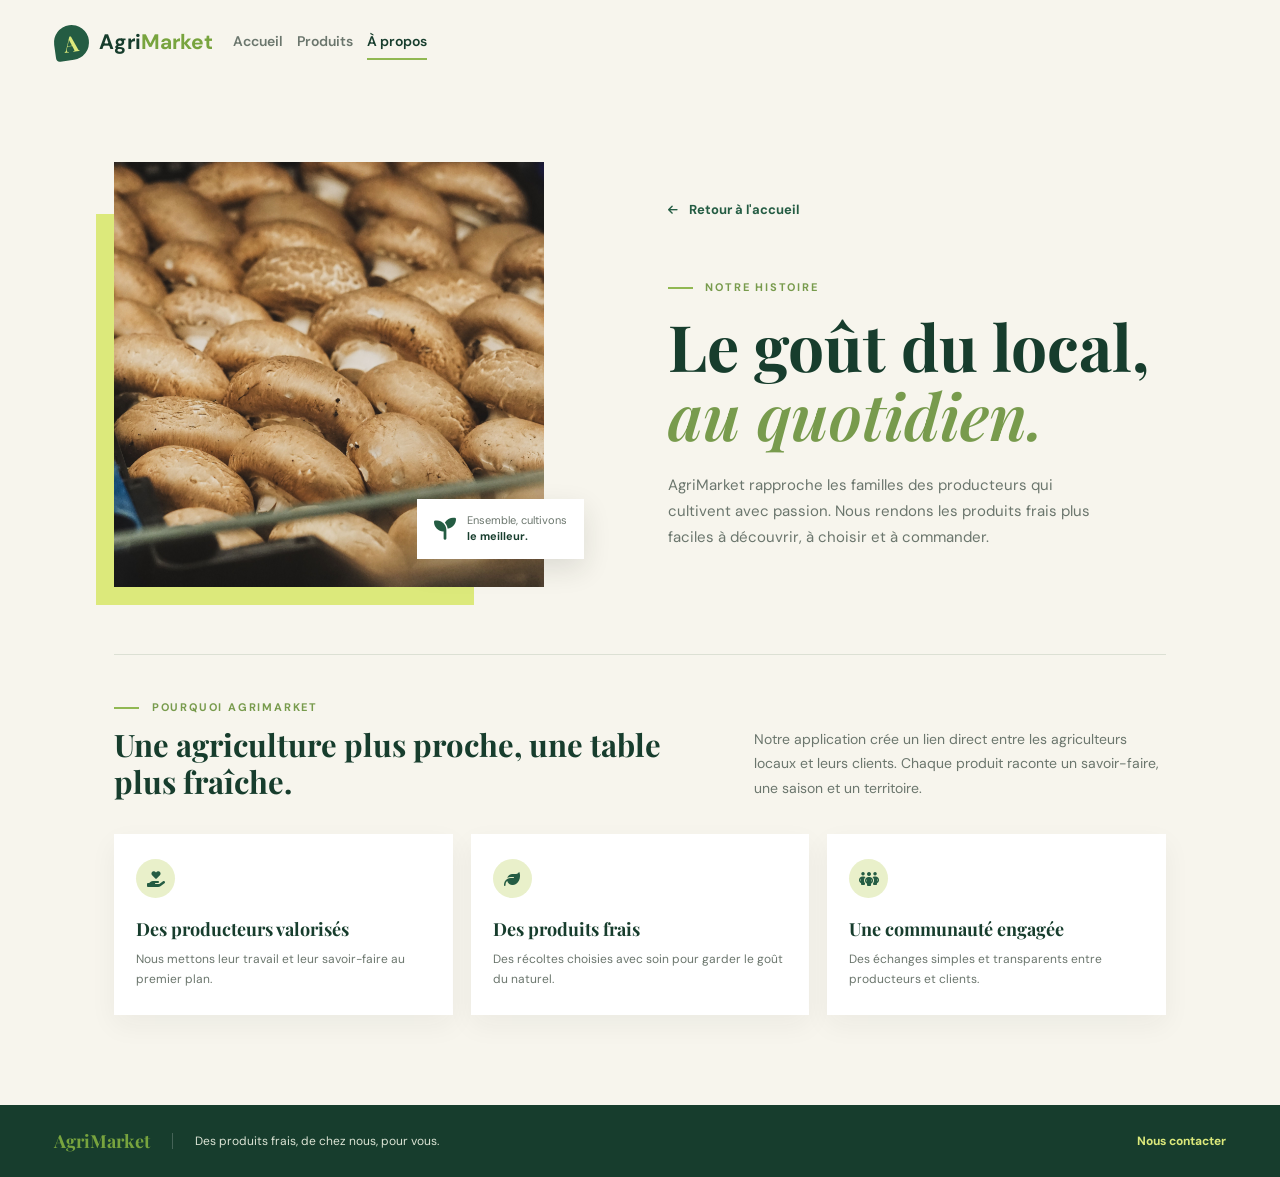
==== a propos.html @ ce7dbec7 "modification central sans js et bdd" ====
<!DOCTYPE html>
<html lang="fr">
<head>
	<meta charset="UTF-8">
	<meta name="viewport" content="width=device-width, initial-scale=1.0">
	<meta name="description" content="Découvrez l'histoire et la mission d'AgriMarket.">
	<title>AgriMarket | À propos</title>
	<link rel="stylesheet" href="a propos.css">
	<link rel="stylesheet" href="https://cdnjs.cloudflare.com/ajax/libs/font-awesome/6.5.2/css/all.min.css">
</head>
<body class="about-body">
	<header class="header">
		<a class="brand" href="vente.html" aria-label="AgriMarket, accueil">
			<span class="brand-mark">A</span>
			<span>Agri<span>Market</span></span>
		</a>
		<nav class="nav" aria-label="Navigation principale">
			<a href="vente.html">Accueil</a>
			<a href="produit.html">Produits</a>
			<a class="active" href="a propos.html">À propos</a>
		</nav>
	</header>

	<main class="about-layout">
		<section class="about-hero">
			<div class="hero-image">
				<img src="pexels-duygugungor-33557419.jpg" alt="Agriculteur au milieu d'un champ">
				<div class="image-label"><i class="fa-solid fa-seedling" aria-hidden="true"></i><span>Ensemble, cultivons<br><strong>le meilleur.</strong></span></div>
			</div>
			<div class="hero-copy">
				<a href="vente.html" class="back-link"><i class="fa-solid fa-arrow-left" aria-hidden="true"></i> Retour à l'accueil</a>
				<p class="eyebrow"><span></span> Notre histoire</p>
				<h1>Le goût du local,<br><em>au quotidien.</em></h1>
				<p>AgriMarket rapproche les familles des producteurs qui cultivent avec passion. Nous rendons les produits frais plus faciles à découvrir, à choisir et à commander.</p>
			</div>
		</section>

		<section class="mission" aria-labelledby="mission-title">
			<div><p class="eyebrow"><span></span> Pourquoi AgriMarket</p><h2 id="mission-title">Une agriculture plus proche, une table plus fraîche.</h2></div>
			<p>Notre application crée un lien direct entre les agriculteurs locaux et leurs clients. Chaque produit raconte un savoir-faire, une saison et un territoire.</p>
		</section>

		<section class="values" aria-label="Nos engagements">
			<article class="value-card"><span class="value-icon"><i class="fa-solid fa-hand-holding-heart" aria-hidden="true"></i></span><h3>Des producteurs valorisés</h3><p>Nous mettons leur travail et leur savoir-faire au premier plan.</p></article>
			<article class="value-card"><span class="value-icon"><i class="fa-solid fa-leaf" aria-hidden="true"></i></span><h3>Des produits frais</h3><p>Des récoltes choisies avec soin pour garder le goût du naturel.</p></article>
			<article class="value-card"><span class="value-icon"><i class="fa-solid fa-people-group" aria-hidden="true"></i></span><h3>Une communauté engagée</h3><p>Des échanges simples et transparents entre producteurs et clients.</p></article>
		</section>
	</main>

	<footer><span>AgriMarket</span><p>Des produits frais, de chez nous, pour vous.</p><a href="contact.html">Nous contacter</a></footer>
</body>
</html>
---- a propos.css ----
@import url("https://fonts.googleapis.com/css2?family=DM+Sans:wght@400;500;600;700&family=Playfair+Display:ital,wght@0,600;0,700;1,600;1,700&display=swap");

:root {
  --green: #245c43;
  --deep: #173d2d;
  --lime: #dce97b;
  --cream: #f7f5ed;
  --ink: #1e2922;
  --muted: #6b766d;
}
* {
  margin: 0;
  padding: 0;
  box-sizing: border-box;
}
body {
  background: var(--cream);
  color: var(--ink);
  font-family: "DM Sans", sans-serif;
  overflow-x: hidden;
}
a {
  color: inherit;
  text-decoration: none;
}
.header {
  max-width: 1240px;
  margin: auto;
  padding: 24px 34px;
  display: flex;
  align-items: center;
  gap: 20px;
}
.brand {
  display: flex;
  align-items: center;
  gap: 10px;
  color: var(--deep);
  font-size: 21px;
  font-weight: 700;
}
.brand > span:last-child span,
footer span {
  color: #78a43e;
}
.brand-mark {
  width: 35px;
  height: 35px;
  display: grid;
  place-items: center;
  background: var(--green);
  color: var(--lime);
  border-radius: 50% 50% 50% 4px;
  font-family: "Playfair Display", serif;
  font-size: 22px;
  transform: rotate(-8deg);
}
.nav {
  display: flex;
  gap: 14px;
  margin-left: 0;
  color: var(--muted);
  font-size: 14px;
  font-weight: 600;
}
.nav a {
  padding: 8px 0;
  border-bottom: 2px solid transparent;
}
.nav .active {
  color: var(--deep);
  border-color: #91b852;
}
.about-layout {
  max-width: 1120px;
  margin: auto;
  padding: 45px 34px 90px;
}
.about-hero {
  display: grid;
  grid-template-columns: 0.95fr 1fr;
  gap: 80px;
  align-items: center;
  min-height: 490px;
}
.hero-image {
  position: relative;
  max-width: 430px;
}
.hero-image::before {
  content: "";
  position: absolute;
  width: 88%;
  height: 92%;
  left: -18px;
  bottom: -18px;
  background: var(--lime);
}
.hero-image img {
  position: relative;
  z-index: 1;
  display: block;
  width: 100%;
  height: 425px;
  object-fit: cover;
}
.image-label {
  position: absolute;
  z-index: 2;
  right: -40px;
  bottom: 28px;
  display: flex;
  align-items: center;
  gap: 11px;
  background: white;
  padding: 14px 17px;
  box-shadow: 0 10px 28px #1e29221f;
  color: var(--muted);
  font-size: 11px;
  line-height: 1.45;
}
.image-label i {
  color: var(--green);
  font-size: 22px;
}
.image-label strong {
  color: var(--deep);
}
.back-link {
  display: inline-block;
  color: var(--green);
  font-size: 13px;
  font-weight: 700;
  margin-bottom: 62px;
}
.back-link i {
  margin-right: 8px;
  font-size: 11px;
}
.eyebrow {
  color: #789b4d;
  text-transform: uppercase;
  letter-spacing: 1.8px;
  font-size: 11px;
  font-weight: 700;
  margin-bottom: 17px;
}
.eyebrow span {
  display: inline-block;
  width: 25px;
  height: 2px;
  background: #91b852;
  vertical-align: middle;
  margin-right: 8px;
}
.hero-copy h1 {
  color: var(--deep);
  font-family: "Playfair Display", serif;
  font-size: clamp(43px, 5vw, 65px);
  line-height: 1.08;
}
.hero-copy h1 em {
  color: #789b4d;
  font-weight: 600;
}
.hero-copy > p:last-child {
  max-width: 430px;
  color: var(--muted);
  line-height: 1.75;
  font-size: 15px;
  margin-top: 23px;
}
.mission {
  display: grid;
  grid-template-columns: 1fr 0.75fr;
  gap: 90px;
  border-top: 1px solid #dce0d4;
  padding-top: 45px;
  margin-top: 35px;
  align-items: end;
}
.mission .eyebrow {
  margin-bottom: 12px;
}
.mission h2 {
  max-width: 570px;
  color: var(--deep);
  font-family: "Playfair Display", serif;
  font-size: 31px;
  line-height: 1.2;
}
.mission > p {
  color: var(--muted);
  font-size: 14px;
  line-height: 1.75;
}
.values {
  display: grid;
  grid-template-columns: repeat(3, 1fr);
  gap: 18px;
  margin-top: 34px;
}
.value-card {
  background: white;
  padding: 25px 22px;
  box-shadow: 0 10px 26px #1e29220d;
}
.value-icon {
  width: 39px;
  height: 39px;
  display: grid;
  place-items: center;
  background: #e9f0ca;
  color: var(--green);
  border-radius: 50%;
  margin-bottom: 19px;
}
.value-card h3 {
  color: var(--deep);
  font-family: "Playfair Display", serif;
  font-size: 18px;
  margin-bottom: 9px;
}
.value-card p {
  color: var(--muted);
  font-size: 12px;
  line-height: 1.65;
}
footer {
  background: var(--deep);
  color: #dce4d5;
  padding: 24px max(34px, calc((100% - 1172px) / 2));
  display: flex;
  align-items: center;
  gap: 22px;
  font-size: 12px;
}
footer span {
  font-family: "Playfair Display", serif;
  font-size: 18px;
  font-weight: 700;
}
footer p {
  border-left: 1px solid #ffffff33;
  padding-left: 22px;
}
footer a {
  color: var(--lime);
  margin-left: auto;
  font-weight: 700;
}
@media (max-width: 760px) {
  .header {
    padding: 18px 20px;
    gap: 18px;
    flex-wrap: wrap;
  }
  .nav {
    order: 3;
    width: 100%;
    justify-content: flex-start;
    gap: 6px;
    margin: 0;
    border-top: 1px solid #dce0d4;
    padding-top: 12px;
    font-size: 12px;
  }
  .nav a {
    white-space: nowrap;
  }
  .about-layout {
    padding: 32px 20px 60px;
  }
  .about-hero {
    display: flex;
    flex-direction: column-reverse;
    gap: 45px;
    align-items: stretch;
    min-height: 0;
  }
  .back-link {
    margin-bottom: 48px;
  }
  .hero-copy h1 {
    font-size: 48px;
  }
  .hero-image {
    width: calc(100% - 18px);
    margin: 0 18px 0 0;
    align-self: center;
  }
  .hero-image img {
    height: 300px;
  }
  .image-label {
    right: -10px;
    bottom: 18px;
  }
  .mission {
    display: block;
    margin-top: 55px;
  }
  .mission h2 {
    font-size: 28px;
  }
  .mission > p {
    margin-top: 20px;
  }
  .values {
    grid-template-columns: 1fr;
  }
  footer {
    flex-wrap: wrap;
    padding: 24px 20px;
  }
  footer p {
    order: 3;
    width: 100%;
    border: 0;
    padding: 0;
  }
  footer a {
    margin-left: 0;
  }
}
@media (max-width: 480px) {
  .header {
    padding: 16px 14px;
    gap: 12px;
  }
  .brand {
    font-size: 18px;
    gap: 7px;
  }
  .brand-mark {
    width: 31px;
    height: 31px;
    font-size: 19px;
  }
  .nav {
    gap: 7px;
    font-size: 11px;
  }
  .about-layout {
    padding: 24px 14px 45px;
  }
  .back-link {
    margin-bottom: 38px;
  }
  .hero-copy h1 {
    font-size: 43px;
  }
  .hero-copy > p:last-child {
    font-size: 14px;
  }
  .hero-image {
    width: calc(100% - 10px);
    margin-right: 10px;
  }
  .hero-image img {
    height: 250px;
  }
  .image-label {
    right: -7px;
    padding: 10px 11px;
    font-size: 10px;
  }
  .mission {
    margin-top: 45px;
  }
  .mission h2 {
    font-size: 25px;
  }
}
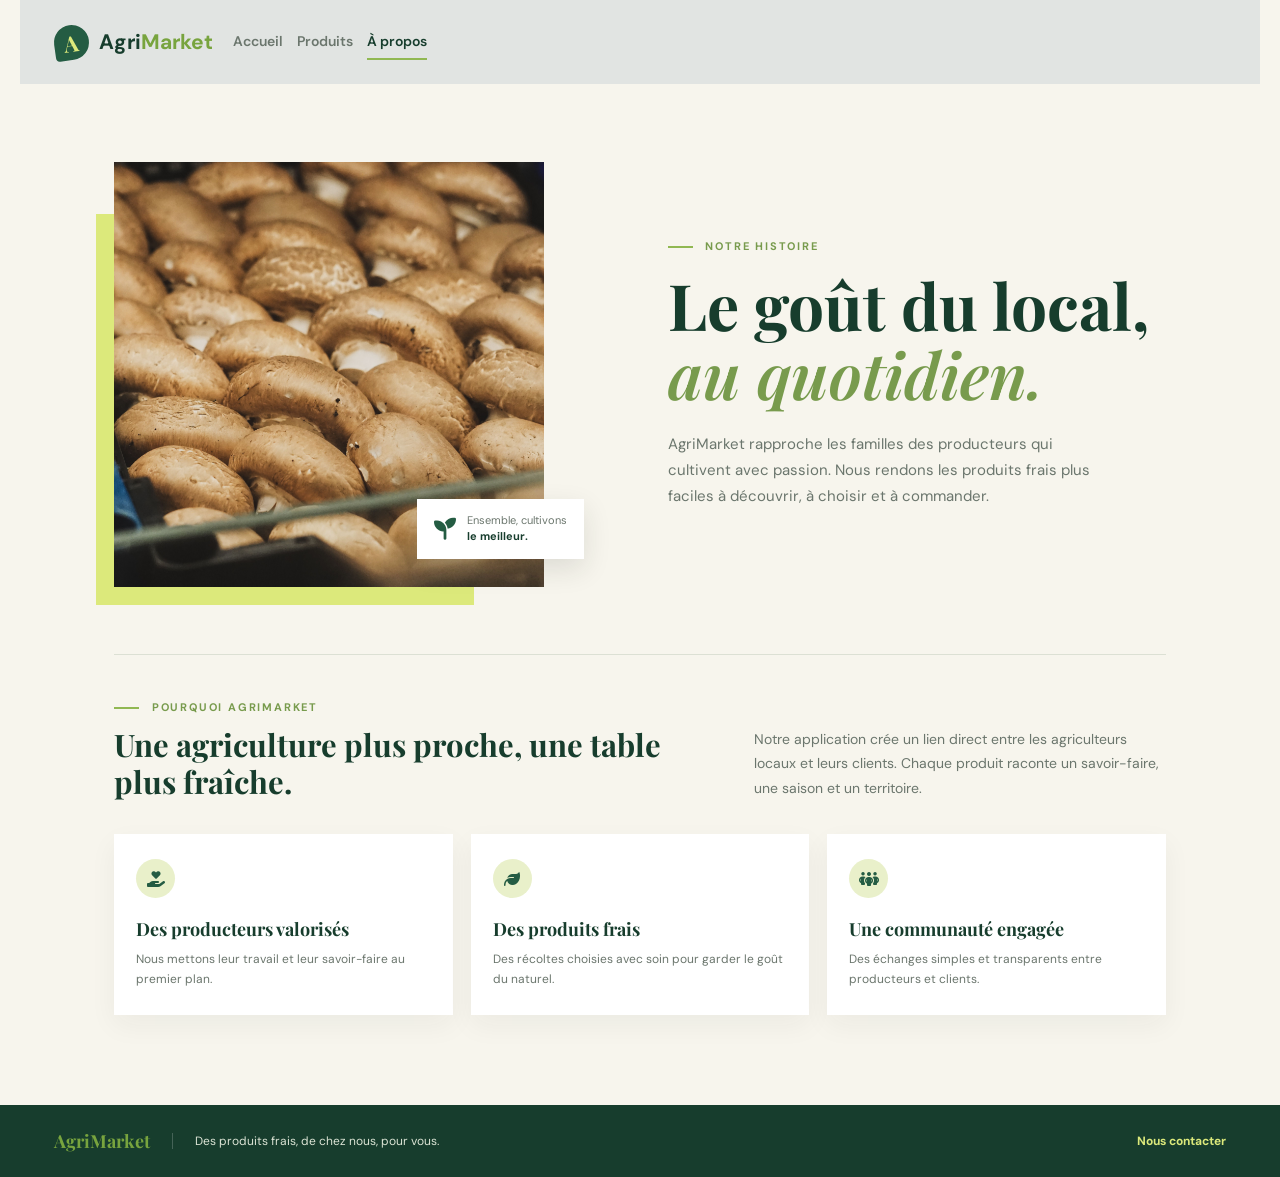
==== commit 557245d6: "dernière modification frontend" ====
--- a/a propos.html
+++ b/a propos.html
@@ -10,12 +10,12 @@
 </head>
 <body class="about-body">
 	<header class="header">
-		<a class="brand" href="vente.html" aria-label="AgriMarket, accueil">
+		<a class="brand" href="index.html" aria-label="AgriMarket, accueil">
 			<span class="brand-mark">A</span>
 			<span>Agri<span>Market</span></span>
 		</a>
 		<nav class="nav" aria-label="Navigation principale">
-			<a href="vente.html">Accueil</a>
+			<a href="index.html">Accueil</a>
 			<a href="produit.html">Produits</a>
 			<a class="active" href="a propos.html">À propos</a>
 		</nav>
@@ -28,7 +28,6 @@
 				<div class="image-label"><i class="fa-solid fa-seedling" aria-hidden="true"></i><span>Ensemble, cultivons<br><strong>le meilleur.</strong></span></div>
 			</div>
 			<div class="hero-copy">
-				<a href="vente.html" class="back-link"><i class="fa-solid fa-arrow-left" aria-hidden="true"></i> Retour à l'accueil</a>
 				<p class="eyebrow"><span></span> Notre histoire</p>
 				<h1>Le goût du local,<br><em>au quotidien.</em></h1>
 				<p>AgriMarket rapproche les familles des producteurs qui cultivent avec passion. Nous rendons les produits frais plus faciles à découvrir, à choisir et à commander.</p>
--- a/a propos.css
+++ b/a propos.css
@@ -30,6 +30,7 @@
   display: flex;
   align-items: center;
   gap: 20px;
+   background: #e1e4e2;
 }
 .brand {
   display: flex;
